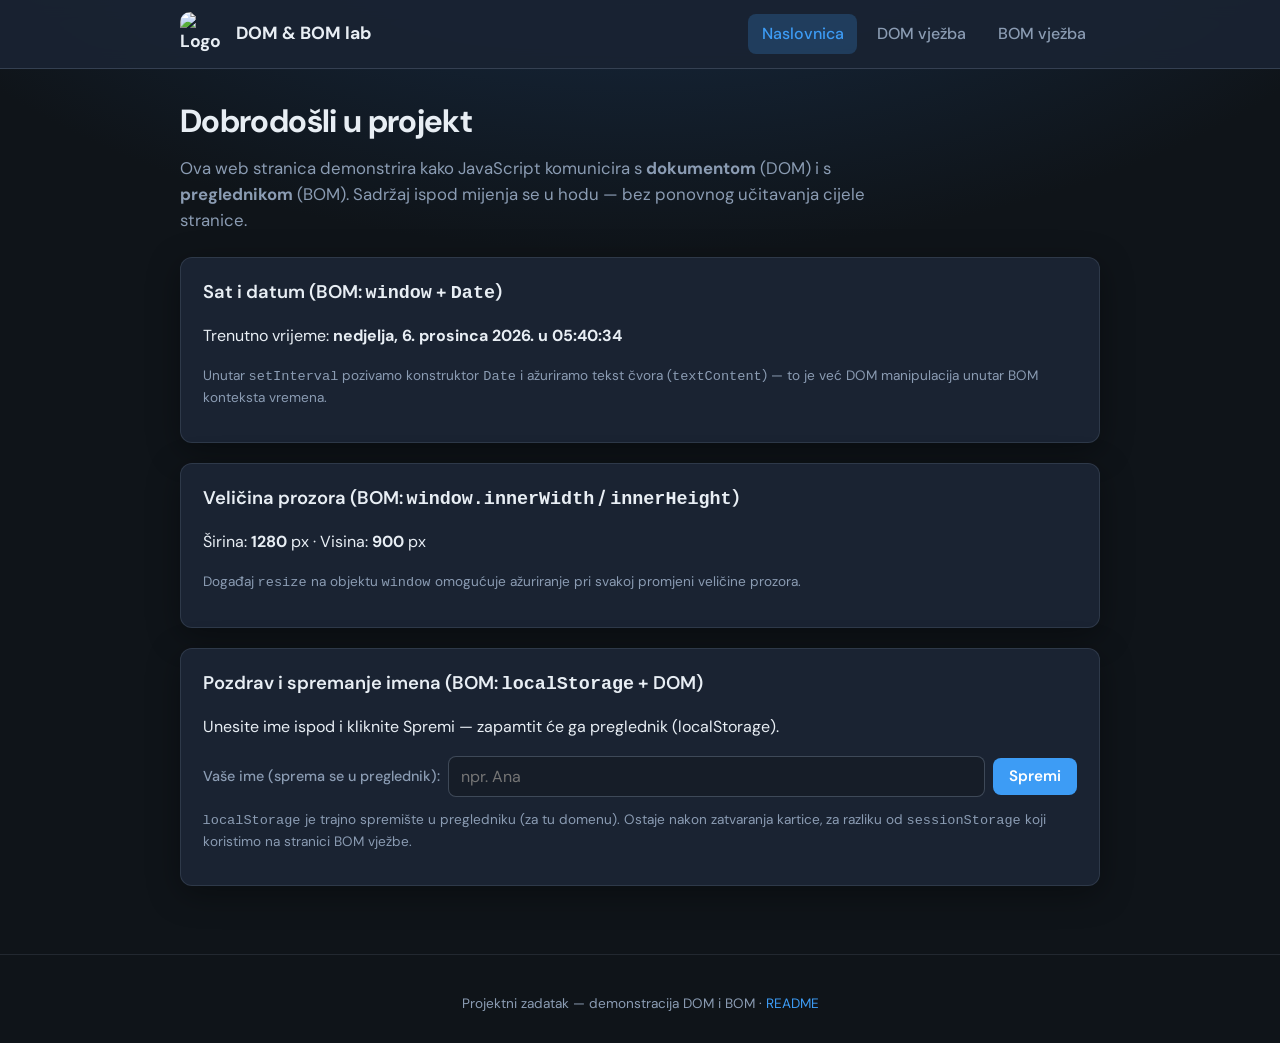
==== html/index.html @ 1af23fa6 "Initial commit: DOM/BOM projekt za GitHub Pages Made-with: Cursor" ====
<!DOCTYPE html>
<html lang="hr">
  <head>
    <meta charset="UTF-8" />
    <meta name="viewport" content="width=device-width, initial-scale=1.0" />
    <title>Naslovnica — DOM i BOM</title>
    <!-- Zajednički stilovi projekta -->
    <link rel="stylesheet" href="../css/style.css" />
  </head>
  <body>
    <header class="site-header">
      <div class="header-inner">
        <a href="index.html" class="brand">
          <!-- Slika iz mape slike/ — relativna putanja od html/ -->
          <img src="../slike/logo.svg" alt="Logo projekta" width="44" height="44" />
          <span>DOM &amp; BOM lab</span>
        </a>
        <nav class="main-nav" aria-label="Glavna navigacija">
          <a href="index.html">Naslovnica</a>
          <a href="dom-lab.html">DOM vježba</a>
          <a href="bom-lab.html">BOM vježba</a>
        </nav>
      </div>
    </header>

    <main>
      <h1>Dobrodošli u projekt</h1>
      <p class="lead">
        Ova web stranica demonstrira kako JavaScript komunicira s <strong>dokumentom</strong> (DOM) i s
        <strong>preglednikom</strong> (BOM). Sadržaj ispod mijenja se u hodu — bez ponovnog učitavanja
        cijele stranice.
      </p>

      <section class="card" aria-labelledby="clock-heading">
        <h2 id="clock-heading">Sat i datum (BOM: <code>window</code> + <code>Date</code>)</h2>
        <p>
          Trenutno vrijeme: <strong id="clock-display">—</strong>
        </p>
        <p class="hint">
          Unutar <code>setInterval</code> pozivamo konstruktor <code>Date</code> i ažuriramo tekst čvora
          (<code>textContent</code>) — to je već DOM manipulacija unutar BOM konteksta vremena.
        </p>
      </section>

      <section class="card" aria-labelledby="window-heading">
        <h2 id="window-heading">Veličina prozora (BOM: <code>window.innerWidth</code> / <code>innerHeight</code>)</h2>
        <p>
          Širina: <strong id="win-w">—</strong> px · Visina: <strong id="win-h">—</strong> px
        </p>
        <p class="hint">
          Događaj <code>resize</code> na objektu <code>window</code> omogućuje ažuriranje pri svakoj
          promjeni veličine prozora.
        </p>
      </section>

      <section class="card" aria-labelledby="user-heading">
        <h2 id="user-heading">Pozdrav i spremanje imena (BOM: <code>localStorage</code> + DOM)</h2>
        <p id="greeting-msg">Učitavam…</p>
        <div class="row">
          <label for="user-name">Vaše ime (sprema se u preglednik):</label>
          <input type="text" id="user-name" name="user-name" placeholder="npr. Ana" autocomplete="name" />
          <button type="button" id="btn-save-name">Spremi</button>
        </div>
        <p class="hint">
          <code>localStorage</code> je trajno spremište u pregledniku (za tu domenu). Ostaje nakon
          zatvaranja kartice, za razliku od <code>sessionStorage</code> koji koristimo na stranici BOM
          vježbe.
        </p>
      </section>
    </main>

    <footer class="site-footer">
      <p>Projektni zadatak — demonstracija DOM i BOM · <a href="../README.md">README</a></p>
    </footer>

    <!-- Zajednička skripta: označava aktivnu stavku u izborniku -->
    <script src="../js/common.js"></script>
    <!-- Logika ove stranice: sat, resize, localStorage -->
    <script src="../js/index.js"></script>
  </body>
</html>
---- css/style.css ----
/* =============================================================================
   Zajednički stilovi za cijeli projekt (sve HTML stranice u mapi html/)
   Koristimo CSS varijable da tema bude konzistentna i laka za mijenjanje.
   ============================================================================= */

@import url("https://fonts.googleapis.com/css2?family=DM+Sans:ital,opsz,wght@0,9..40,400;0,9..40,600;0,9..40,700;1,9..40,400&display=swap");

:root {
  --bg: #0f1419;
  --surface: #1a2332;
  --surface-hover: #243044;
  --text: #e8eef4;
  --muted: #8b9cb3;
  --accent: #3d9cf5;
  --accent-dim: #2b7bc4;
  --success: #3dd68c;
  --warning: #f5b83d;
  --danger: #f06b6b;
  --radius: 12px;
  --font: "DM Sans", system-ui, sans-serif;
  --shadow: 0 8px 32px rgba(0, 0, 0, 0.35);
}

*,
*::before,
*::after {
  box-sizing: border-box;
}

html {
  scroll-behavior: smooth;
}

body {
  margin: 0;
  min-height: 100vh;
  font-family: var(--font);
  background: radial-gradient(ellipse 120% 80% at 50% -20%, #1a3352 0%, var(--bg) 55%);
  color: var(--text);
  line-height: 1.55;
}

/* Svijetla tema — aktivira se kada <body> ima klasu .theme-light (postavlja JS na dom-lab) */
body.theme-light {
  --bg: #f0f4f8;
  --surface: #ffffff;
  --surface-hover: #e8eef5;
  --text: #1a2332;
  --muted: #5a6b7d;
  --shadow: 0 8px 28px rgba(26, 35, 50, 0.12);
  background: radial-gradient(ellipse 100% 60% at 50% 0%, #d4e8ff 0%, var(--bg) 45%);
}

a {
  color: var(--accent);
  text-decoration: none;
}

a:hover {
  text-decoration: underline;
}

/* ----- Zaglavlje i navigacija ----- */
.site-header {
  position: sticky;
  top: 0;
  z-index: 10;
  background: color-mix(in srgb, var(--surface) 92%, transparent);
  backdrop-filter: blur(10px);
  border-bottom: 1px solid color-mix(in srgb, var(--muted) 25%, transparent);
}

.header-inner {
  max-width: 960px;
  margin: 0 auto;
  padding: 0.75rem 1.25rem;
  display: flex;
  flex-wrap: wrap;
  align-items: center;
  justify-content: space-between;
  gap: 1rem;
}

.brand {
  display: flex;
  align-items: center;
  gap: 0.75rem;
  font-weight: 700;
  font-size: 1.1rem;
  color: var(--text);
}

.brand img {
  width: 44px;
  height: 44px;
  border-radius: 10px;
}

.main-nav {
  display: flex;
  flex-wrap: wrap;
  gap: 0.35rem;
}

.main-nav a {
  padding: 0.45rem 0.85rem;
  border-radius: 8px;
  color: var(--muted);
  font-weight: 500;
  text-decoration: none;
  transition: background 0.15s, color 0.15s;
}

.main-nav a:hover {
  background: var(--surface-hover);
  color: var(--text);
  text-decoration: none;
}

/* Aktivna stranica — klasu dodaje common.js prema putanji */
.main-nav a.is-active {
  background: color-mix(in srgb, var(--accent) 22%, transparent);
  color: var(--accent);
}

/* ----- Glavni sadržaj ----- */
main {
  max-width: 960px;
  margin: 0 auto;
  padding: 1.75rem 1.25rem 3rem;
}

h1 {
  font-size: clamp(1.6rem, 4vw, 2rem);
  font-weight: 700;
  margin: 0 0 0.5rem;
  letter-spacing: -0.02em;
}

.lead {
  color: var(--muted);
  font-size: 1.05rem;
  margin: 0 0 1.5rem;
  max-width: 62ch;
}

/* Kartice za sekcije (BOM/DOM paneli) */
.card {
  background: var(--surface);
  border-radius: var(--radius);
  padding: 1.25rem 1.35rem;
  margin-bottom: 1.25rem;
  box-shadow: var(--shadow);
  border: 1px solid color-mix(in srgb, var(--muted) 18%, transparent);
}

.card h2 {
  margin: 0 0 0.75rem;
  font-size: 1.15rem;
  font-weight: 600;
}

/* Polja obrasca i gumbi */
.row {
  display: flex;
  flex-wrap: wrap;
  gap: 0.5rem;
  align-items: center;
  margin-bottom: 0.75rem;
}

label {
  font-weight: 500;
  color: var(--muted);
  font-size: 0.9rem;
}

input[type="text"],
input[type="search"] {
  flex: 1;
  min-width: 180px;
  padding: 0.55rem 0.75rem;
  border-radius: 8px;
  border: 1px solid color-mix(in srgb, var(--muted) 35%, transparent);
  background: color-mix(in srgb, var(--bg) 40%, var(--surface));
  color: var(--text);
  font-family: inherit;
  font-size: 1rem;
}

button {
  font-family: inherit;
  font-size: 0.95rem;
  font-weight: 600;
  padding: 0.55rem 1rem;
  border-radius: 8px;
  border: none;
  cursor: pointer;
  background: var(--accent);
  color: #fff;
  transition: background 0.15s, transform 0.1s;
}

button:hover {
  background: var(--accent-dim);
}

button:active {
  transform: scale(0.98);
}

button.secondary {
  background: var(--surface-hover);
  color: var(--text);
  border: 1px solid color-mix(in srgb, var(--muted) 30%, transparent);
}

button.danger {
  background: var(--danger);
}

/* Lista zadataka (DOM lab) */
.task-list {
  list-style: none;
  margin: 0;
  padding: 0;
}

.task-list li {
  display: flex;
  align-items: center;
  justify-content: space-between;
  gap: 0.75rem;
  padding: 0.65rem 0.85rem;
  margin-bottom: 0.35rem;
  background: color-mix(in srgb, var(--bg) 35%, var(--surface));
  border-radius: 8px;
  border: 1px solid color-mix(in srgb, var(--muted) 15%, transparent);
  animation: fadeIn 0.25s ease;
}

@keyframes fadeIn {
  from {
    opacity: 0;
    transform: translateY(-4px);
  }
  to {
    opacity: 1;
    transform: translateY(0);
  }
}

.task-list li span {
  flex: 1;
  word-break: break-word;
}

.task-list li.done span {
  text-decoration: line-through;
  color: var(--muted);
}

/* BOM: prikaz ključ-vrijednost */
.kv-grid {
  display: grid;
  grid-template-columns: minmax(120px, 1fr) 2fr;
  gap: 0.35rem 1rem;
  font-size: 0.9rem;
}

.kv-grid dt {
  color: var(--muted);
  font-weight: 500;
}

.kv-grid dd {
  margin: 0;
  word-break: break-word;
}

.hint {
  font-size: 0.85rem;
  color: var(--muted);
  margin-top: 0.5rem;
}

.status-bar {
  display: inline-block;
  padding: 0.2rem 0.55rem;
  border-radius: 6px;
  font-size: 0.8rem;
  font-weight: 600;
  background: color-mix(in srgb, var(--success) 25%, transparent);
  color: var(--success);
}

.status-bar.offline {
  background: color-mix(in srgb, var(--warning) 28%, transparent);
  color: var(--warning);
}

footer.site-footer {
  text-align: center;
  padding: 1.5rem;
  color: var(--muted);
  font-size: 0.85rem;
  border-top: 1px solid color-mix(in srgb, var(--muted) 15%, transparent);
}
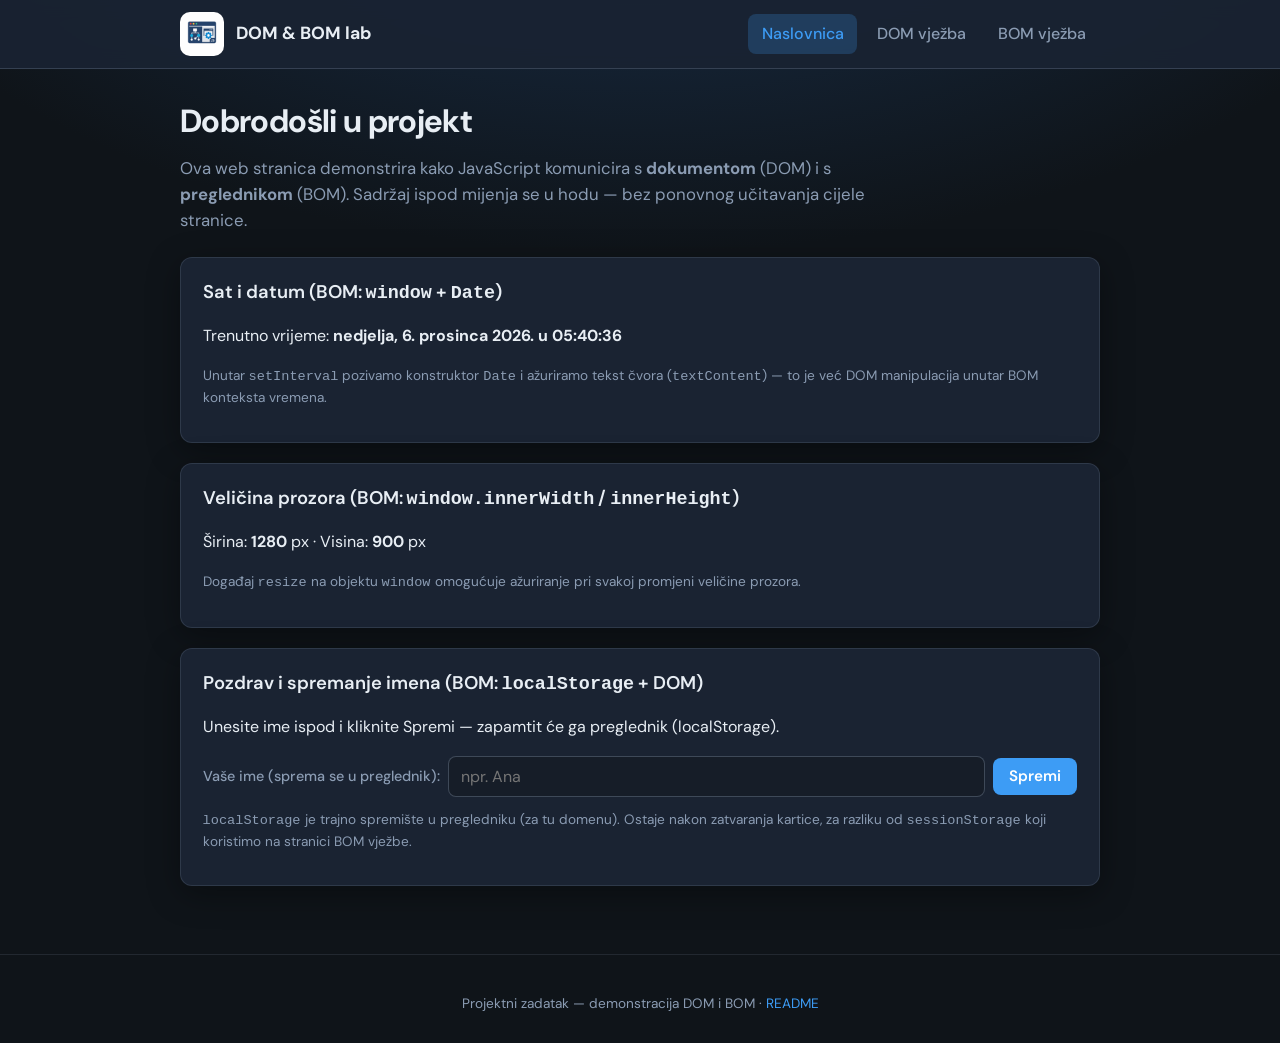
==== commit 9b2e4c86: "Dodani logo.png i favicon.png, povezani u HTML; uklonjen stari logo.svg Made-with: Cursor" ====
--- a/html/index.html
+++ b/html/index.html
@@ -4,7 +4,7 @@
     <meta charset="UTF-8" />
     <meta name="viewport" content="width=device-width, initial-scale=1.0" />
     <title>Naslovnica — DOM i BOM</title>
-    <!-- Zajednički stilovi projekta -->
+    <link rel="icon" href="../slike/favicon.png" type="image/png" />
     <link rel="stylesheet" href="../css/style.css" />
   </head>
   <body>
@@ -12,7 +12,7 @@
       <div class="header-inner">
         <a href="index.html" class="brand">
           <!-- Slika iz mape slike/ — relativna putanja od html/ -->
-          <img src="../slike/logo.svg" alt="Logo projekta" width="44" height="44" />
+          <img src="../slike/logo.png" alt="Logo projekta" width="44" height="44" />
           <span>DOM &amp; BOM lab</span>
         </a>
         <nav class="main-nav" aria-label="Glavna navigacija">
